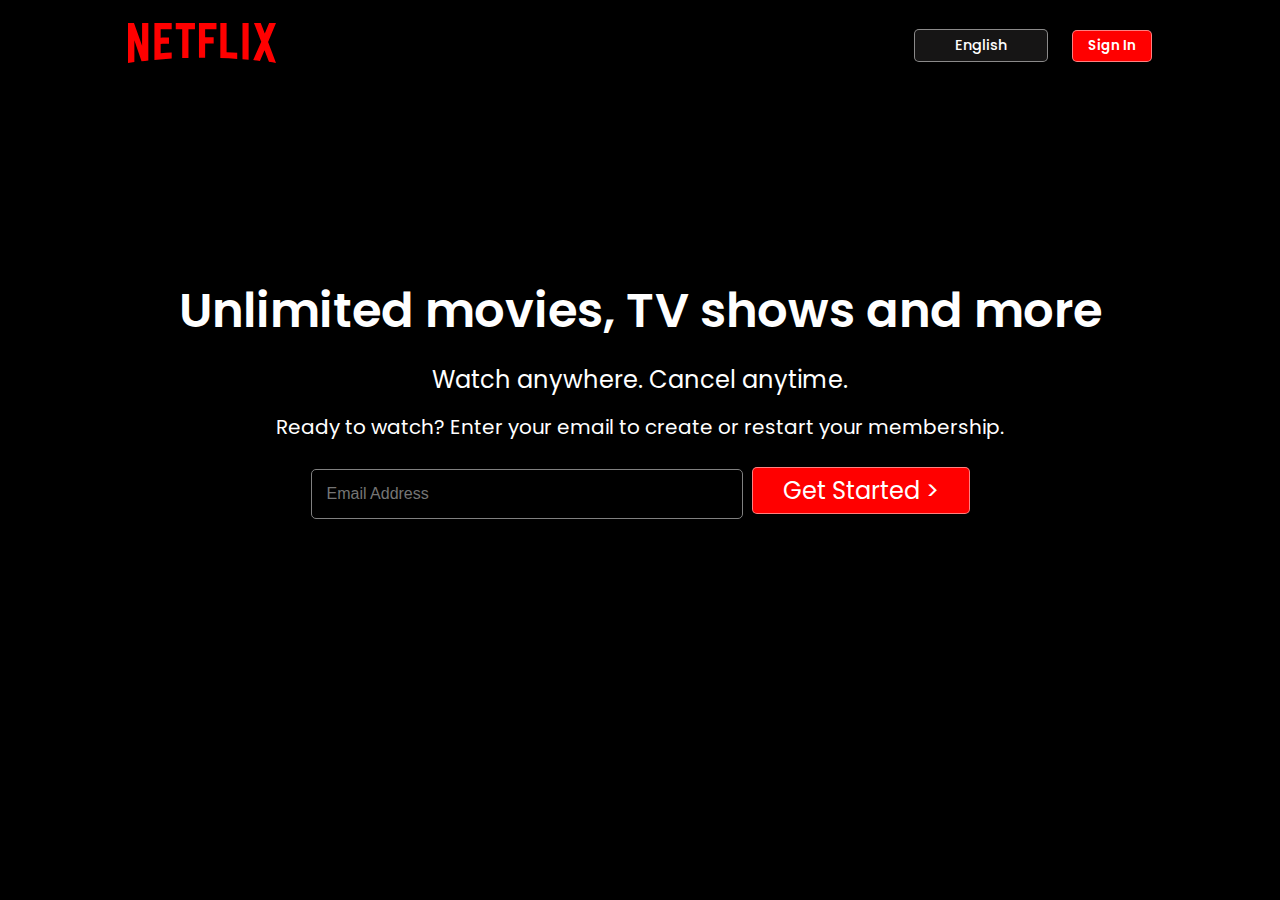
==== index.html @ f50d9adc "Created intro section of the site" ====
<!DOCTYPE html>
<html lang="en">
  <head>
    <meta charset="UTF-8" />
    <meta name="viewport" content="width=device-width, initial-scale=1.0" />
    <title>Netflix India – Watch TV Shows Online, Watch Movies Online</title>
    <link rel="stylesheet" href="style.css" />
  </head>
  <body>
    <div class="main">
      <div class="shade">
        <nav>
          <span><img width="148" src="Media/Images /logo.svg" alt="" /></span>
          <div>
            <button class="trans-white">English</button>
            <button class="red-white">Sign In</button>
          </div>
        </nav>
      </div>
      <div class="box"></div>
      <div class="hero">
        <span class="big">Unlimited movies, TV shows and more</span>
        <span class="medium">Watch anywhere. Cancel anytime.</span>
        <span class="medium">Ready to watch? Enter your email to create or restart your
          membership.</span>
        <div class="input">
          <input type="email" placeholder="Email Address">
          <button class="red-white">Get Started  ></button>
        </div>
      </div>
    </div>
  </body>
</html>
---- style.css ----
@import url('https://fonts.googleapis.com/css2?family=Poppins:ital,wght@0,100;0,200;0,300;0,400;0,500;0,600;0,700;0,800;0,900;1,100;1,200;1,300;1,400;1,500;1,600;1,700;1,800;1,900&display=swap');

body{
    background-color: black;
}

* {
    padding: 0;
    margin: 0;
}

.main {
    background-image: url("https://assets.nflxext.com/ffe/siteui/vlv3/51c1d7f7-3179-4a55-93d9-704722898999/be90e543-c951-40d0-9ef5-e067f3e33d16/IN-en-20240610-popsignuptwoweeks-perspective_alpha_website_large.jpg");
    background-position: center center;
    background-repeat: no-repeat;
    background-size: max(1600px, 100vw);
    height: 75vh;
    position: relative;

}

.main .box {
    height: 75vh;
    opacity: 0.4;
    width: 100%;
    background-color: black;
    position: absolute;
    top: 0;
}

nav {
    display: flex;
    align-items: center;
    justify-content: space-between;
    width: 80vw;
    margin: 0 auto;
    padding-top: 23px;
    position: relative;
    z-index: 10;
}

.main .shade {
    background-color: rgba(0, 0, 0, 0.736);
    padding-bottom: 30px;
}

nav button {
    position: relative;
    z-index: 10;
}

.hero {
    height: 80%;
    display: flex;
    align-items: center;
    justify-content: center;
    color: white;
    flex-direction: column;
    position: relative;
    gap: 15px;
    text-align: center;
    padding: 30px;
}

.hero .big {
    font-family: "Poppins", sans-serif;
    font-weight: 600;
    font-style: normal;
    font-size: 3rem;
    text-align: center;
}

.hero .medium {
    font-family: "Poppins", sans-serif;
    font-weight: 400;
    font-style: normal;
    font-size: 1.5rem;
}

.hero :nth-child(3) {
    font-size: 1.25rem;
}

.input {
    text-align: center;
}

.red-white {
    padding: 5px 15px;
    font-family: "Poppins", sans-serif;
    font-weight: 600;
    font-style: normal;
    color: white;
    background-color: red;
    border-radius: 5px;
    border: 0.1px solid rgba(255, 255, 255, 0.501);
}

.trans-white {
    background-color: rgba(59, 57, 57, 0.373);
    color: white;
    padding: 5px 40px;
    border-radius: 5px;
    font-family: "Poppins", sans-serif;
    font-weight: 500;
    font-style: normal;
    font-size: 0.9rem;
    margin-right: 20px;
    border: 0.1px solid rgba(255, 255, 255, 0.501);
    outline: none;
}

.input .red-white {
    font-size: 1.5rem;
    font-family: "Poppins", sans-serif;
    font-weight: 400;
    font-style: normal;
    padding: 5px 30px;
    margin-left: 5px;
    margin-top: 10px;
}

input {
    background-color: rgba(0, 0, 0, 0.281);
    font-size: 1rem;
    padding: 15px;
    width: 400px;
    border: 0.1px solid rgba(255, 255, 255, 0.501);
    color: white;
    border: 1px solid grey;
    border-radius: 5px;
    outline: none;
}

input[type=email]:focus {
    border: 3px solid #eae3e3;
}

.red-white:hover{
    background-color: rgb(215, 14, 14);
}
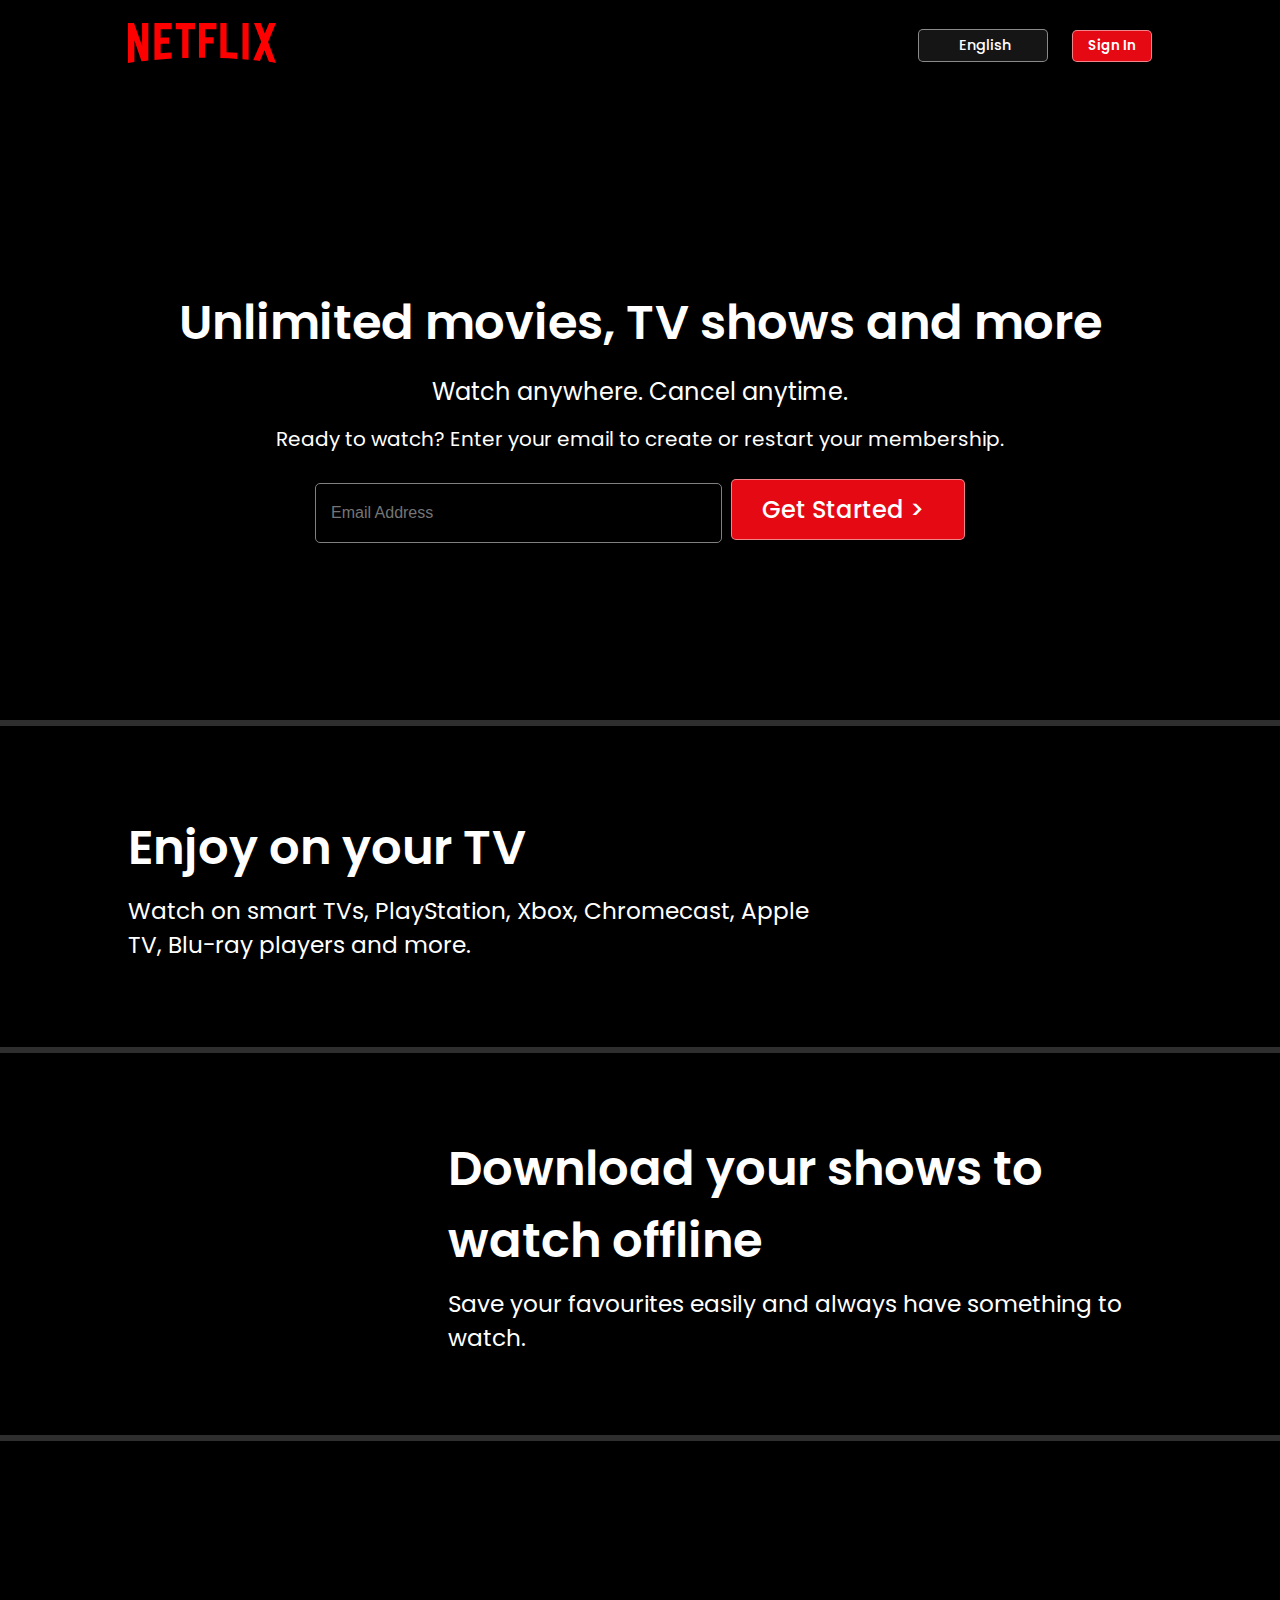
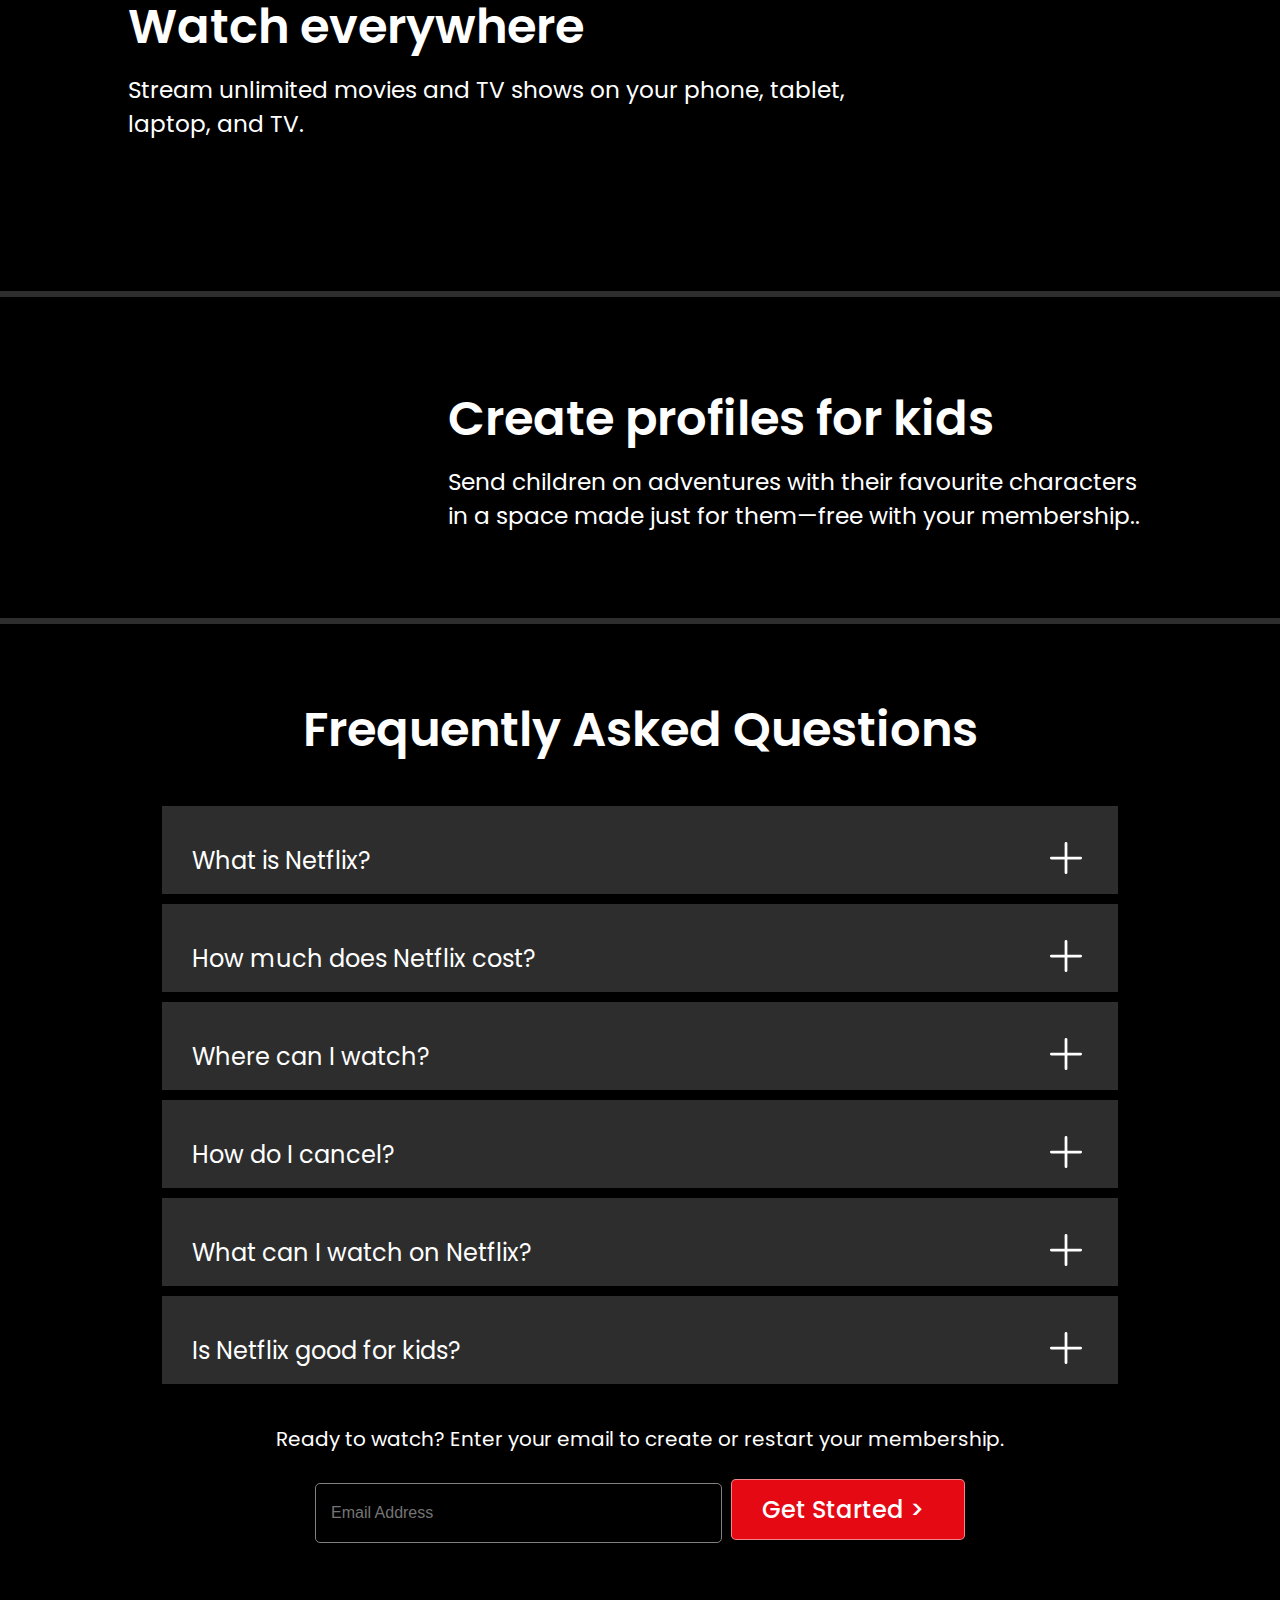
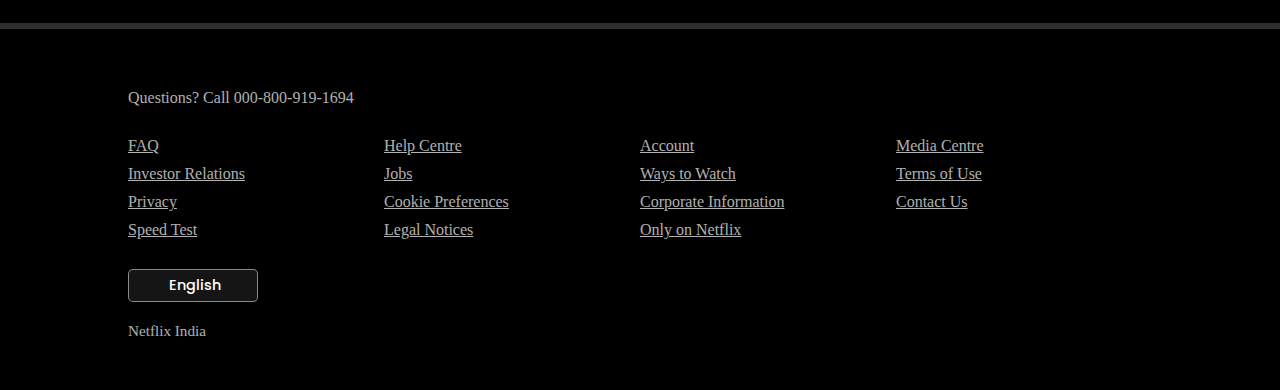
==== commit ff85142c: "created middle and footer section of the site" ====
--- a/index.html
+++ b/index.html
@@ -5,6 +5,7 @@
     <meta name="viewport" content="width=device-width, initial-scale=1.0" />
     <title>Netflix India – Watch TV Shows Online, Watch Movies Online</title>
     <link rel="stylesheet" href="style.css" />
+    <link rel="icon" type="image/x-icon" href="Media/Images /favicon.ico" />
   </head>
   <body>
     <div class="main">
@@ -21,13 +22,183 @@
       <div class="hero">
         <span class="big">Unlimited movies, TV shows and more</span>
         <span class="medium">Watch anywhere. Cancel anytime.</span>
-        <span class="medium">Ready to watch? Enter your email to create or restart your
-          membership.</span>
+        <span class="medium medium-small"
+          >Ready to watch? Enter your email to create or restart your
+          membership.</span
+        >
         <div class="input">
-          <input type="email" placeholder="Email Address">
-          <button class="red-white">Get Started  ></button>
+          <input type="email" placeholder="Email Address" />
+          <button class="red-white">Get Started ></button>
         </div>
       </div>
     </div>
+    <div class="sep"></div>
+    <section class="first">
+      <div class="seccont">
+        <span class="big">Enjoy on your TV</span>
+        <span class="medium"
+          >Watch on smart TVs, PlayStation, Xbox, Chromecast, Apple TV, Blu-ray
+          players and more.</span
+        >
+      </div>
+      <div class="secimage">
+        <img
+          src="https://assets.nflxext.com/ffe/siteui/acquisition/ourStory/fuji/desktop/tv.png"
+          alt=""
+        />
+        <video
+          src="https://assets.nflxext.com/ffe/siteui/acquisition/ourStory/fuji/desktop/video-tv-in-0819.m4v"
+          autoplay
+          muted
+          loop
+        ></video>
+      </div>
+    </section>
+    <div class="sep"></div>
+    <section class="first second">
+      <div class="secimage">
+        <img
+          src="https://assets.nflxext.com/ffe/siteui/acquisition/ourStory/fuji/desktop/mobile-0819.jpg"
+          alt=""
+        />
+        <video
+          src="https://assets.nflxext.com/ffe/siteui/acquisition/ourStory/fuji/desktop/video-tv-in-0819.m4v"
+          autoplay
+          muted
+          loop
+        ></video>
+      </div>
+      <div class="seccont">
+        <span class="big">Download your shows to watch offline</span>
+        <span class="medium"
+          >Save your favourites easily and always have something to watch.</span
+        >
+      </div>
+    </section>
+    <div class="sep"></div>
+    <section class="first third">
+      <div class="seccont">
+        <span class="big">Watch everywhere</span>
+        <span class="medium"
+          >Stream unlimited movies and TV shows on your phone, tablet, laptop,
+          and TV.</span
+        >
+      </div>
+      <div class="secimage">
+        <img
+          src="https://assets.nflxext.com/ffe/siteui/acquisition/ourStory/fuji/desktop/device-pile-in.png"
+          alt=""
+        />
+        <video
+          src="https://assets.nflxext.com/ffe/siteui/acquisition/ourStory/fuji/desktop/video-devices-in.m4v"
+          autoplay
+          muted
+          loop
+        ></video>
+      </div>
+    </section>
+    <div class="sep"></div>
+    <section class="first second">
+      <div class="secimage">
+        <img
+          src="https://occ-0-3217-3646.1.nflxso.net/dnm/api/v6/19OhWN2dO19C9txTON9tvTFtefw/AAAABVr8nYuAg0xDpXDv0VI9HUoH7r2aGp4TKRCsKNQrMwxzTtr-NlwOHeS8bCI2oeZddmu3nMYr3j9MjYhHyjBASb1FaOGYZNYvPBCL.png?r=54d"
+          alt=""
+        />
+        <video
+          src="https://assets.nflxext.com/ffe/siteui/acquisition/ourStory/fuji/desktop/video-tv-in-0819.m4v"
+          autoplay
+          muted
+          loop
+        ></video>
+      </div>
+      <div class="seccont">
+        <span class="big">Create profiles for kids</span>
+        <span class="medium"
+          >Send children on adventures with their favourite characters in a
+          space made just for them—free with your membership..</span
+        >
+      </div>
+    </section>
+    <div class="sep"></div>
+    <section class="faq">
+      <div class="big">Frequently Asked Questions</div>
+      <div class="faqbox">
+        <span class="medium">What is Netflix?</span>
+        <span><svg xmlns="http://www.w3.org/2000/svg" viewBox="0 0 24 24" width="44" height="44" color="#ffffff" fill="none">
+          <path d="M12 4V20M20 12H4" stroke="currentColor" stroke-width="1.5" stroke-linecap="round" stroke-linejoin="round" />
+      </svg></span>
+      </div>
+      <div class="faqbox">
+        <span class="medium">How much does Netflix cost?</span>
+        <span><svg xmlns="http://www.w3.org/2000/svg" viewBox="0 0 24 24" width="44" height="44" color="#ffffff" fill="none">
+          <path d="M12 4V20M20 12H4" stroke="currentColor" stroke-width="1.5" stroke-linecap="round" stroke-linejoin="round" />
+      </svg></span>
+      </div>
+      <div class="faqbox">
+        <span class="medium">Where can I watch?</span>
+        <span><svg xmlns="http://www.w3.org/2000/svg" viewBox="0 0 24 24" width="44" height="44" color="#ffffff" fill="none">
+          <path d="M12 4V20M20 12H4" stroke="currentColor" stroke-width="1.5" stroke-linecap="round" stroke-linejoin="round" />
+      </svg></span>
+      </div>
+      <div class="faqbox">
+        <span class="medium">How do I cancel?</span>
+        <span><svg xmlns="http://www.w3.org/2000/svg" viewBox="0 0 24 24" width="44" height="44" color="#ffffff" fill="none">
+          <path d="M12 4V20M20 12H4" stroke="currentColor" stroke-width="1.5" stroke-linecap="round" stroke-linejoin="round" />
+      </svg></span>
+      </div>
+      <div class="faqbox">
+        <span class="medium">What can I watch on Netflix?</span>
+        <span><svg xmlns="http://wis Netflixww.w3.org/2000/svg" viewBox="0 0 24 24" width="44" height="44" color="#ffffff" fill="none">
+          <path d="M12 4V20M20 12H4" stroke="currentColor" stroke-width="1.5" stroke-linecap="round" stroke-linejoin="round" />
+      </svg></span>
+      </div>
+      <div class="faqbox">
+        <span class="medium">Is Netflix good for kids?</span>
+        <span><svg xmlns="http://www.w3.org/2000/svg" viewBox="0 0 24 24" width="44" height="44" color="#ffffff" fill="none">
+          <path d="M12 4V20M20 12H4" stroke="currentColor" stroke-width="1.5" stroke-linecap="round" stroke-linejoin="round" />
+      </svg></span>
+      </div>
+      <div class="hero">
+        <span class="medium medium-small"
+          >Ready to watch? Enter your email to create or restart your
+          membership.</span
+        >
+        <div class="input">
+          <input type="email" placeholder="Email Address" />
+          <button class="red-white">Get Started ></button>
+        </div>
+      </div>
+    </section>
+    <div class="sep foot"></div>
+    <footer>
+      <div class="call">Questions? Call 000-800-919-1694</div>
+      <div class="query">
+        <div class="col">
+          <a href="faq">FAQ</a>
+          <a href="faq">Investor Relations</a>
+          <a href="faq">Privacy</a>
+          <a href="faq">Speed Test</a>
+        </div>
+        <div class="col">
+          <a href="faq">Help Centre</a>
+          <a href="faq">Jobs</a>
+          <a href="faq">Cookie Preferences</a>
+          <a href="faq">Legal Notices</a>
+        </div>
+        <div class="col">
+          <a href="faq">Account</a>
+          <a href="faq">Ways to Watch</a>
+          <a href="faq">Corporate Information</a>
+          <a href="faq">Only on Netflix</a>
+        </div>
+        <div class="col">
+          <a href="faq">Media Centre</a>
+          <a href="faq">Terms of Use</a>
+          <a href="faq">Contact Us</a>
+        </div>
+      </div>
+      <button class="ft-btn trans-white">English</button>
+      <div class="last-div">Netflix India</div>
+    </footer>
   </body>
 </html>
--- a/style.css
+++ b/style.css
@@ -14,13 +14,13 @@
     background-position: center center;
     background-repeat: no-repeat;
     background-size: max(1600px, 100vw);
-    height: 75vh;
+    height: 80vh;
     position: relative;
 
 }
 
 .main .box {
-    height: 75vh;
+    height: 80vh;
     opacity: 0.4;
     width: 100%;
     background-color: black;
@@ -62,7 +62,7 @@
     padding: 30px;
 }
 
-.hero .big {
+.big {
     font-family: "Poppins", sans-serif;
     font-weight: 600;
     font-style: normal;
@@ -70,14 +70,14 @@
     text-align: center;
 }
 
-.hero .medium {
+.medium {
     font-family: "Poppins", sans-serif;
     font-weight: 400;
     font-style: normal;
     font-size: 1.5rem;
 }
 
-.hero :nth-child(3) {
+.hero .medium-small {
     font-size: 1.25rem;
 }
 
@@ -91,9 +91,11 @@
     font-weight: 600;
     font-style: normal;
     color: white;
-    background-color: red;
+    background-color:rgb(229, 9, 20);
     border-radius: 5px;
     border: 0.1px solid rgba(255, 255, 255, 0.501);
+    cursor: pointer;
+    outline: none;
 }
 
 .trans-white {
@@ -108,23 +110,25 @@
     margin-right: 20px;
     border: 0.1px solid rgba(255, 255, 255, 0.501);
     outline: none;
+    cursor: pointer;
+    width: 130px;
 }
 
 .input .red-white {
     font-size: 1.5rem;
     font-family: "Poppins", sans-serif;
-    font-weight: 400;
-    font-style: normal;
-    padding: 5px 30px;
+    font-weight: 500;
+    font-style: normal;
+    padding: 12px 40px 12px 30px;
     margin-left: 5px;
     margin-top: 10px;
 }
 
 input {
-    background-color: rgba(0, 0, 0, 0.281);
+    background-color: rgba(0, 0, 0, 0.558);
     font-size: 1rem;
-    padding: 15px;
-    width: 400px;
+    padding: 20px 15px;
+    width: 375px;
     border: 0.1px solid rgba(255, 255, 255, 0.501);
     color: white;
     border: 1px solid grey;
@@ -138,4 +142,120 @@
 
 .red-white:hover{
     background-color: rgb(215, 14, 14);
-}+}
+
+.sep{
+    background-color: rgba(128, 128, 128, 0.358);
+    height: 6px;
+    width: 100%;
+}
+
+.first{
+    display: flex;
+    color: white;
+    gap: 20px;
+    justify-content: space-around;
+    align-items: center;
+    width: 80%; 
+    margin: 80px auto;
+    
+}
+
+.first .seccont{
+    display: flex;
+    flex-direction: column;
+    gap: 10px;
+    align-items: flex-start;
+}
+.seccont :nth-child(2){
+    font-size: 1.45rem;
+}
+
+.secimage{
+    display: grid;
+    justify-items: center;
+    align-items: center;
+}
+.secimage img{
+    grid-row: 1/2;
+    grid-column: 1/2;
+}
+.secimage video{
+    grid-row: 1/2;
+    grid-column: 1/2;
+    z-index: -10;
+    margin-bottom: 11px; 
+}
+
+.third .secimage video{
+    margin-bottom: 140px;
+    width: 65%;
+}
+
+.first .big{
+    text-align: left;
+}
+
+.faq{
+    color: white;
+    display: flex;
+    flex-direction: column;
+}
+
+.faq .big{
+    margin: 70px auto 40px;
+}
+
+.faqbox{
+    transition: all 0.25s ease-out;
+    display: flex;
+    justify-content: space-between;
+    align-items: center;
+    background-color: #2d2d2d;
+    padding: 30px 30px 10px;
+    width: 70%;
+    margin: 0 auto 10px;
+    cursor: pointer;
+}
+
+.faqbox:hover{
+    background-color: #414141;
+    color: white;
+}
+
+.foot{
+    margin: 50px 0 60px;
+} 
+footer .call{
+    width: 80vw;
+    margin: 0 auto;
+}
+.query{
+    display: grid;
+    max-width: 80vw;
+    margin: 30px auto;
+    grid-template-columns: repeat(4,1fr);
+
+}
+.query .col{
+    display: flex;
+    flex-direction: column;
+    gap: 10px;
+}
+footer a{
+    color: rgba(255, 255, 255, 0.7);
+}
+
+.ft-btn{
+    position: relative;
+    left: 10vw;
+}
+
+footer{
+    color: rgba(255, 255, 255, 0.7);
+}
+.last-div{
+    width: 80vw;
+    margin: 20px auto 50px;
+    font-size: 0.95rem;
+}
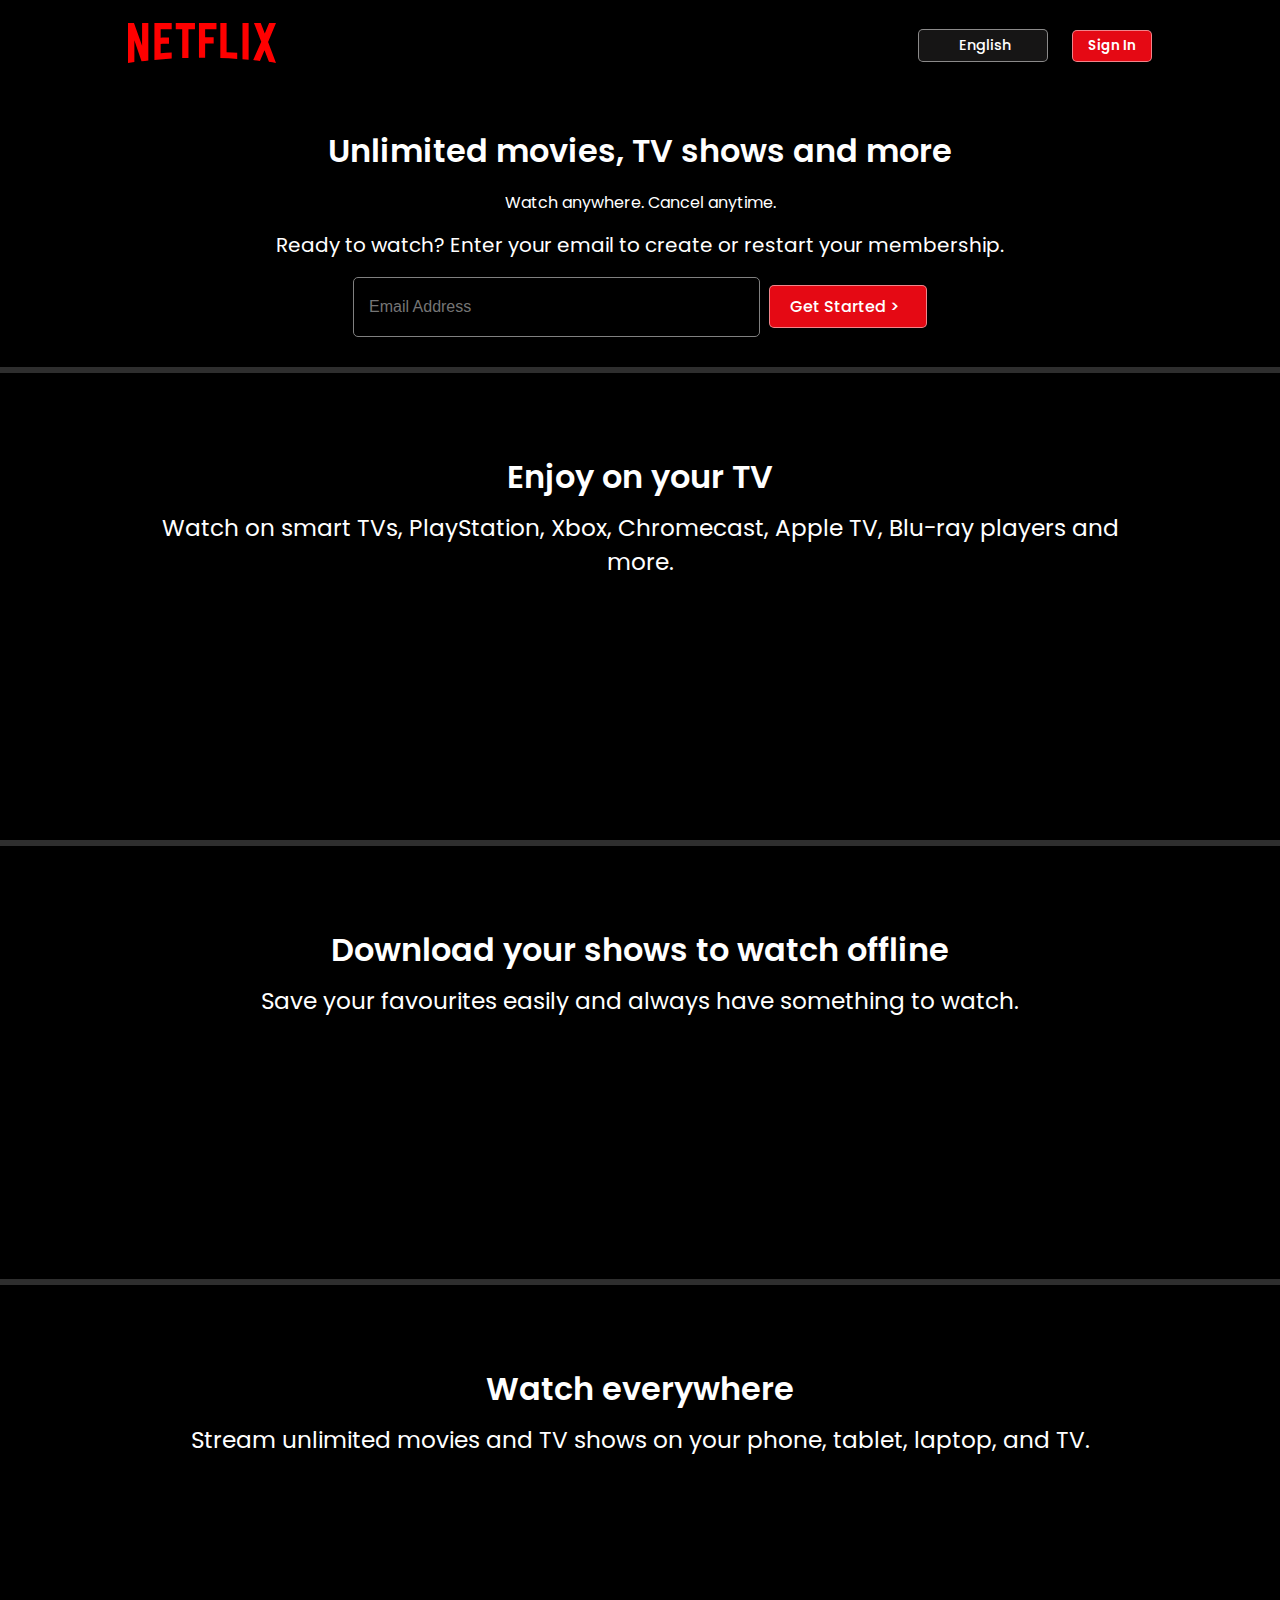
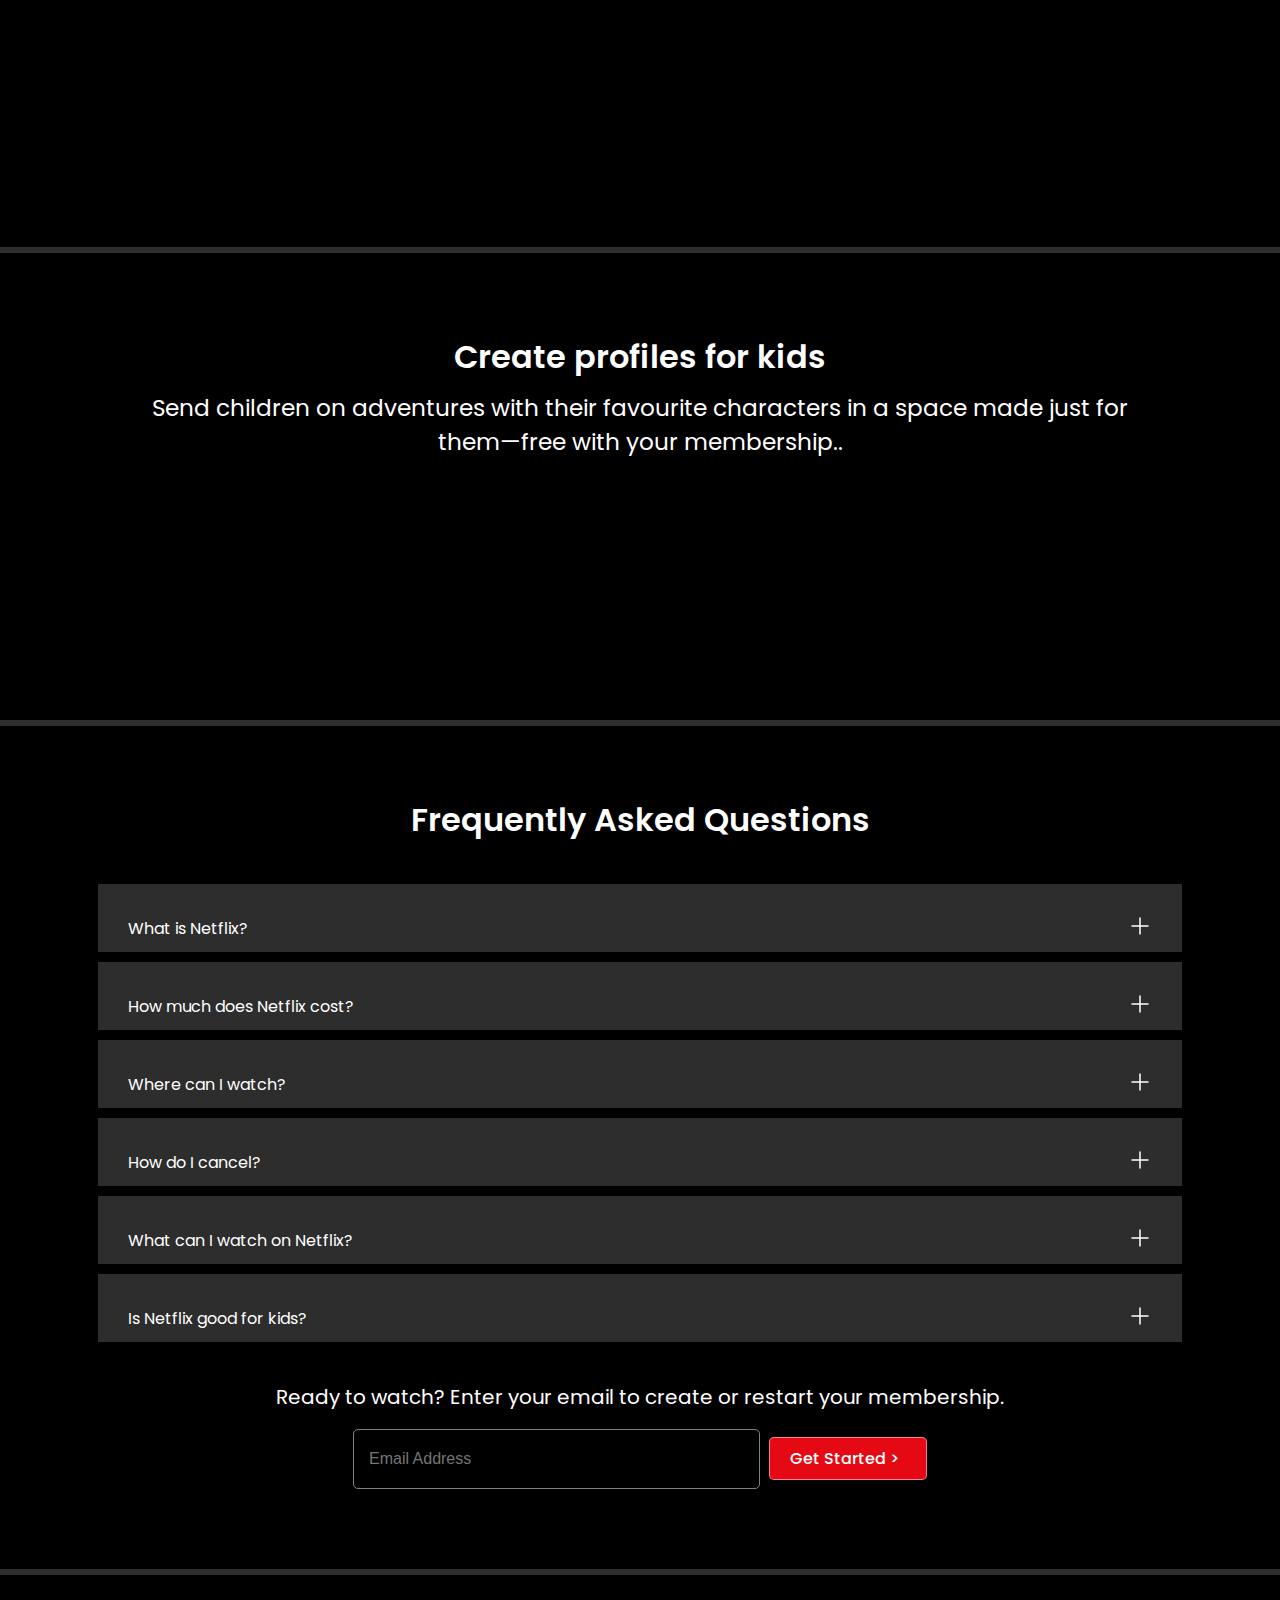
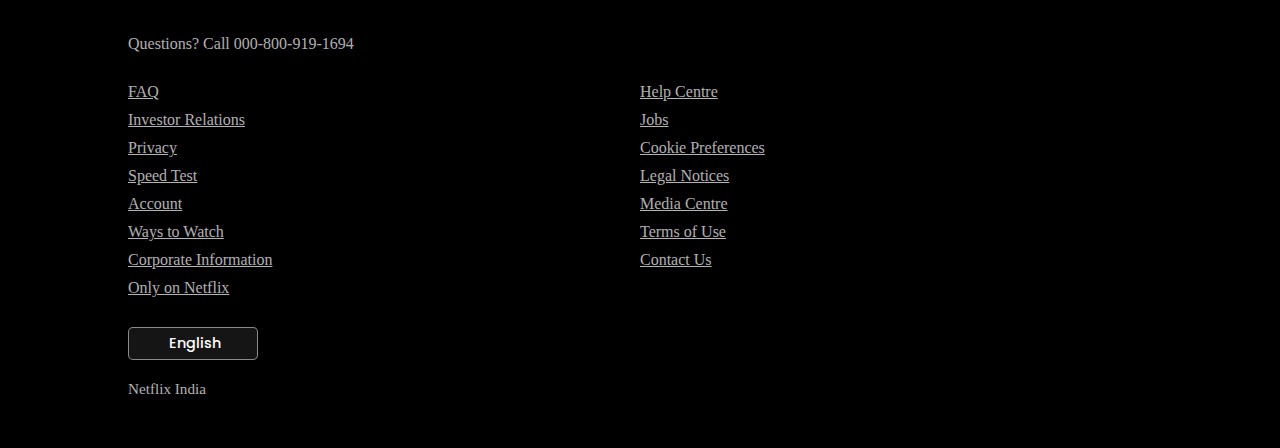
==== commit f1ed8a86: "google file added" ====
--- a/index.html
+++ b/index.html
@@ -11,7 +11,7 @@
     <div class="main">
       <div class="shade">
         <nav>
-          <span><img width="148" src="Media/Images /logo.svg" alt="" /></span>
+          <div><img width="148" src="Media/Images /logo.svg" alt="" /></div>
           <div>
             <button class="trans-white">English</button>
             <button class="red-white">Sign In</button>
@@ -20,11 +20,11 @@
       </div>
       <div class="box"></div>
       <div class="hero">
-        <span class="big">Unlimited movies, TV shows and more</span>
-        <span class="medium">Watch anywhere. Cancel anytime.</span>
-        <span class="medium medium-small"
+        <div class="big">Unlimited movies, TV shows and more</div>
+        <div class="medium">Watch anywhere. Cancel anytime.</div>
+        <div class="medium medium-small"
           >Ready to watch? Enter your email to create or restart your
-          membership.</span
+          membership.</div
         >
         <div class="input">
           <input type="email" placeholder="Email Address" />
@@ -35,10 +35,10 @@
     <div class="sep"></div>
     <section class="first">
       <div class="seccont">
-        <span class="big">Enjoy on your TV</span>
-        <span class="medium"
+        <div class="big">Enjoy on your TV</div>
+        <div class="medium"
           >Watch on smart TVs, PlayStation, Xbox, Chromecast, Apple TV, Blu-ray
-          players and more.</span
+          players and more.</div
         >
       </div>
       <div class="secimage">
@@ -69,19 +69,19 @@
         ></video>
       </div>
       <div class="seccont">
-        <span class="big">Download your shows to watch offline</span>
-        <span class="medium"
-          >Save your favourites easily and always have something to watch.</span
+        <div class="big">Download your shows to watch offline</div>
+        <div class="medium"
+          >Save your favourites easily and always have something to watch.</div
         >
       </div>
     </section>
     <div class="sep"></div>
     <section class="first third">
       <div class="seccont">
-        <span class="big">Watch everywhere</span>
-        <span class="medium"
+        <div class="big">Watch everywhere</div>
+        <div class="medium"
           >Stream unlimited movies and TV shows on your phone, tablet, laptop,
-          and TV.</span
+          and TV.</div
         >
       </div>
       <div class="secimage">
@@ -98,7 +98,7 @@
       </div>
     </section>
     <div class="sep"></div>
-    <section class="first second">
+    <section class="first fourth">
       <div class="secimage">
         <img
           src="https://occ-0-3217-3646.1.nflxso.net/dnm/api/v6/19OhWN2dO19C9txTON9tvTFtefw/AAAABVr8nYuAg0xDpXDv0VI9HUoH7r2aGp4TKRCsKNQrMwxzTtr-NlwOHeS8bCI2oeZddmu3nMYr3j9MjYhHyjBASb1FaOGYZNYvPBCL.png?r=54d"
@@ -112,10 +112,10 @@
         ></video>
       </div>
       <div class="seccont">
-        <span class="big">Create profiles for kids</span>
-        <span class="medium"
+        <div class="big">Create profiles for kids</div>
+        <div class="medium"
           >Send children on adventures with their favourite characters in a
-          space made just for them—free with your membership..</span
+          space made just for them—free with your membership..</div
         >
       </div>
     </section>
@@ -123,45 +123,45 @@
     <section class="faq">
       <div class="big">Frequently Asked Questions</div>
       <div class="faqbox">
-        <span class="medium">What is Netflix?</span>
-        <span><svg xmlns="http://www.w3.org/2000/svg" viewBox="0 0 24 24" width="44" height="44" color="#ffffff" fill="none">
-          <path d="M12 4V20M20 12H4" stroke="currentColor" stroke-width="1.5" stroke-linecap="round" stroke-linejoin="round" />
-      </svg></span>
-      </div>
-      <div class="faqbox">
-        <span class="medium">How much does Netflix cost?</span>
-        <span><svg xmlns="http://www.w3.org/2000/svg" viewBox="0 0 24 24" width="44" height="44" color="#ffffff" fill="none">
-          <path d="M12 4V20M20 12H4" stroke="currentColor" stroke-width="1.5" stroke-linecap="round" stroke-linejoin="round" />
-      </svg></span>
-      </div>
-      <div class="faqbox">
-        <span class="medium">Where can I watch?</span>
-        <span><svg xmlns="http://www.w3.org/2000/svg" viewBox="0 0 24 24" width="44" height="44" color="#ffffff" fill="none">
-          <path d="M12 4V20M20 12H4" stroke="currentColor" stroke-width="1.5" stroke-linecap="round" stroke-linejoin="round" />
-      </svg></span>
-      </div>
-      <div class="faqbox">
-        <span class="medium">How do I cancel?</span>
-        <span><svg xmlns="http://www.w3.org/2000/svg" viewBox="0 0 24 24" width="44" height="44" color="#ffffff" fill="none">
-          <path d="M12 4V20M20 12H4" stroke="currentColor" stroke-width="1.5" stroke-linecap="round" stroke-linejoin="round" />
-      </svg></span>
-      </div>
-      <div class="faqbox">
-        <span class="medium">What can I watch on Netflix?</span>
-        <span><svg xmlns="http://wis Netflixww.w3.org/2000/svg" viewBox="0 0 24 24" width="44" height="44" color="#ffffff" fill="none">
-          <path d="M12 4V20M20 12H4" stroke="currentColor" stroke-width="1.5" stroke-linecap="round" stroke-linejoin="round" />
-      </svg></span>
-      </div>
-      <div class="faqbox">
-        <span class="medium">Is Netflix good for kids?</span>
-        <span><svg xmlns="http://www.w3.org/2000/svg" viewBox="0 0 24 24" width="44" height="44" color="#ffffff" fill="none">
-          <path d="M12 4V20M20 12H4" stroke="currentColor" stroke-width="1.5" stroke-linecap="round" stroke-linejoin="round" />
-      </svg></span>
+        <div class="medium">What is Netflix?</div>
+        <div><svg xmlns="http://www.w3.org/2000/svg" viewBox="0 0 24 24" width="44" height="44" color="#ffffff" fill="none">
+          <path d="M12 4V20M20 12H4" stroke="currentColor" stroke-width="1.5" stroke-linecap="round" stroke-linejoin="round" />
+      </svg></div>
+      </div>
+      <div class="faqbox">
+        <div class="medium">How much does Netflix cost?</div>
+        <div><svg xmlns="http://www.w3.org/2000/svg" viewBox="0 0 24 24" width="44" height="44" color="#ffffff" fill="none">
+          <path d="M12 4V20M20 12H4" stroke="currentColor" stroke-width="1.5" stroke-linecap="round" stroke-linejoin="round" />
+      </svg></div>
+      </div>
+      <div class="faqbox">
+        <div class="medium">Where can I watch?</div>
+        <div><svg xmlns="http://www.w3.org/2000/svg" viewBox="0 0 24 24" width="44" height="44" color="#ffffff" fill="none">
+          <path d="M12 4V20M20 12H4" stroke="currentColor" stroke-width="1.5" stroke-linecap="round" stroke-linejoin="round" />
+      </svg></div>
+      </div>
+      <div class="faqbox">
+        <div class="medium">How do I cancel?</div>
+        <div><svg xmlns="http://www.w3.org/2000/svg" viewBox="0 0 24 24" width="44" height="44" color="#ffffff" fill="none">
+          <path d="M12 4V20M20 12H4" stroke="currentColor" stroke-width="1.5" stroke-linecap="round" stroke-linejoin="round" />
+      </svg></div>
+      </div>
+      <div class="faqbox">
+        <div class="medium">What can I watch on Netflix?</div>
+        <div><svg xmlns="http://wis Netflixww.w3.org/2000/svg" viewBox="0 0 24 24" width="44" height="44" color="#ffffff" fill="none">
+          <path d="M12 4V20M20 12H4" stroke="currentColor" stroke-width="1.5" stroke-linecap="round" stroke-linejoin="round" />
+      </svg></div>
+      </div>
+      <div class="faqbox">
+        <div class="medium">Is Netflix good for kids?</div>
+        <div><svg xmlns="http://www.w3.org/2000/svg" viewBox="0 0 24 24" width="44" height="44" color="#ffffff" fill="none">
+          <path d="M12 4V20M20 12H4" stroke="currentColor" stroke-width="1.5" stroke-linecap="round" stroke-linejoin="round" />
+      </svg></div>
       </div>
       <div class="hero">
-        <span class="medium medium-small"
+        <div class="medium medium-small"
           >Ready to watch? Enter your email to create or restart your
-          membership.</span
+          membership.</div
         >
         <div class="input">
           <input type="email" placeholder="Email Address" />
@@ -173,28 +173,28 @@
     <footer>
       <div class="call">Questions? Call 000-800-919-1694</div>
       <div class="query">
-        <div class="col">
-          <a href="faq">FAQ</a>
-          <a href="faq">Investor Relations</a>
-          <a href="faq">Privacy</a>
-          <a href="faq">Speed Test</a>
-        </div>
-        <div class="col">
-          <a href="faq">Help Centre</a>
-          <a href="faq">Jobs</a>
-          <a href="faq">Cookie Preferences</a>
-          <a href="faq">Legal Notices</a>
-        </div>
-        <div class="col">
-          <a href="faq">Account</a>
-          <a href="faq">Ways to Watch</a>
-          <a href="faq">Corporate Information</a>
-          <a href="faq">Only on Netflix</a>
-        </div>
-        <div class="col">
-          <a href="faq">Media Centre</a>
-          <a href="faq">Terms of Use</a>
-          <a href="faq">Contact Us</a>
+        <div class="col col-1">
+          <a href="">FAQ</a>
+          <a href="">Investor Relations</a>
+          <a href="">Privacy</a>
+          <a href="">Speed Test</a>
+        </div>
+        <div class="col c0l-2">
+          <a href="">Help Centre</a>
+          <a href="">Jobs</a>
+          <a href="">Cookie Preferences</a>
+          <a href="">Legal Notices</a>
+        </div>
+        <div class="col col-3">
+          <a href="">Account</a>
+          <a href="">Ways to Watch</a>
+          <a href="">Corporate Information</a>
+          <a href="">Only on Netflix</a>
+        </div>
+        <div class="col col-4">
+          <a href="">Media Centre</a>
+          <a href="">Terms of Use</a>
+          <a href="">Contact Us</a>
         </div>
       </div>
       <button class="ft-btn trans-white">English</button>
--- a/style.css
+++ b/style.css
@@ -14,13 +14,14 @@
     background-position: center center;
     background-repeat: no-repeat;
     background-size: max(1600px, 100vw);
-    height: 80vh;
-    position: relative;
+    height: auto;
+    position: relative;
+    width: 100%;
 
 }
 
 .main .box {
-    height: 80vh;
+    height: auto;
     opacity: 0.4;
     width: 100%;
     background-color: black;
@@ -175,6 +176,7 @@
     display: grid;
     justify-items: center;
     align-items: center;
+    text-align: center;
 }
 .secimage img{
     grid-row: 1/2;
@@ -189,7 +191,7 @@
 
 .third .secimage video{
     margin-bottom: 140px;
-    width: 65%;
+    width: 405px;
 }
 
 .first .big{
@@ -259,3 +261,66 @@
     margin: 20px auto 50px;
     font-size: 0.95rem;
 }
+
+@media screen and (max-width:1300px) {
+    
+    *{
+        overflow-x: hidden;
+    }
+    body{
+        width: 100%;
+    }
+    .first{
+        flex-direction: column;
+    }
+
+    .second , .fourth{
+        flex-direction: column-reverse;
+    }
+    .query{
+        grid-template-columns: 1fr 1fr;
+    }
+    .col-3,.col-4{
+        margin-top: 10px;
+    }
+    section{
+        margin: 0;
+    }
+    .faqbox{
+        width: 80%;
+        font-size: 1rem;;
+    }
+    .big {
+        font-size: 2rem;
+    }
+    .medium{
+        font-size: 1rem;
+    }
+    .faq svg{
+        width: 24px;
+        height: 24px;
+    }
+    section img,video{
+        transform: scale(0.75);
+    }
+    .first .seccont {
+        align-items: center;
+        text-align: center;
+    }
+    .input .red-white{
+        font-size: 1rem;
+        padding: 8px 27px 8px 20px;
+
+    }
+}
+/* @media screen and (max-width:700px) {
+    .input .red-white{
+        font-size: 1rem;
+        padding: 8px 27px 8px 20px;
+    }
+    .input{
+        display: flex;
+        flex-direction: column;
+        align-items: center;
+    }
+} */
